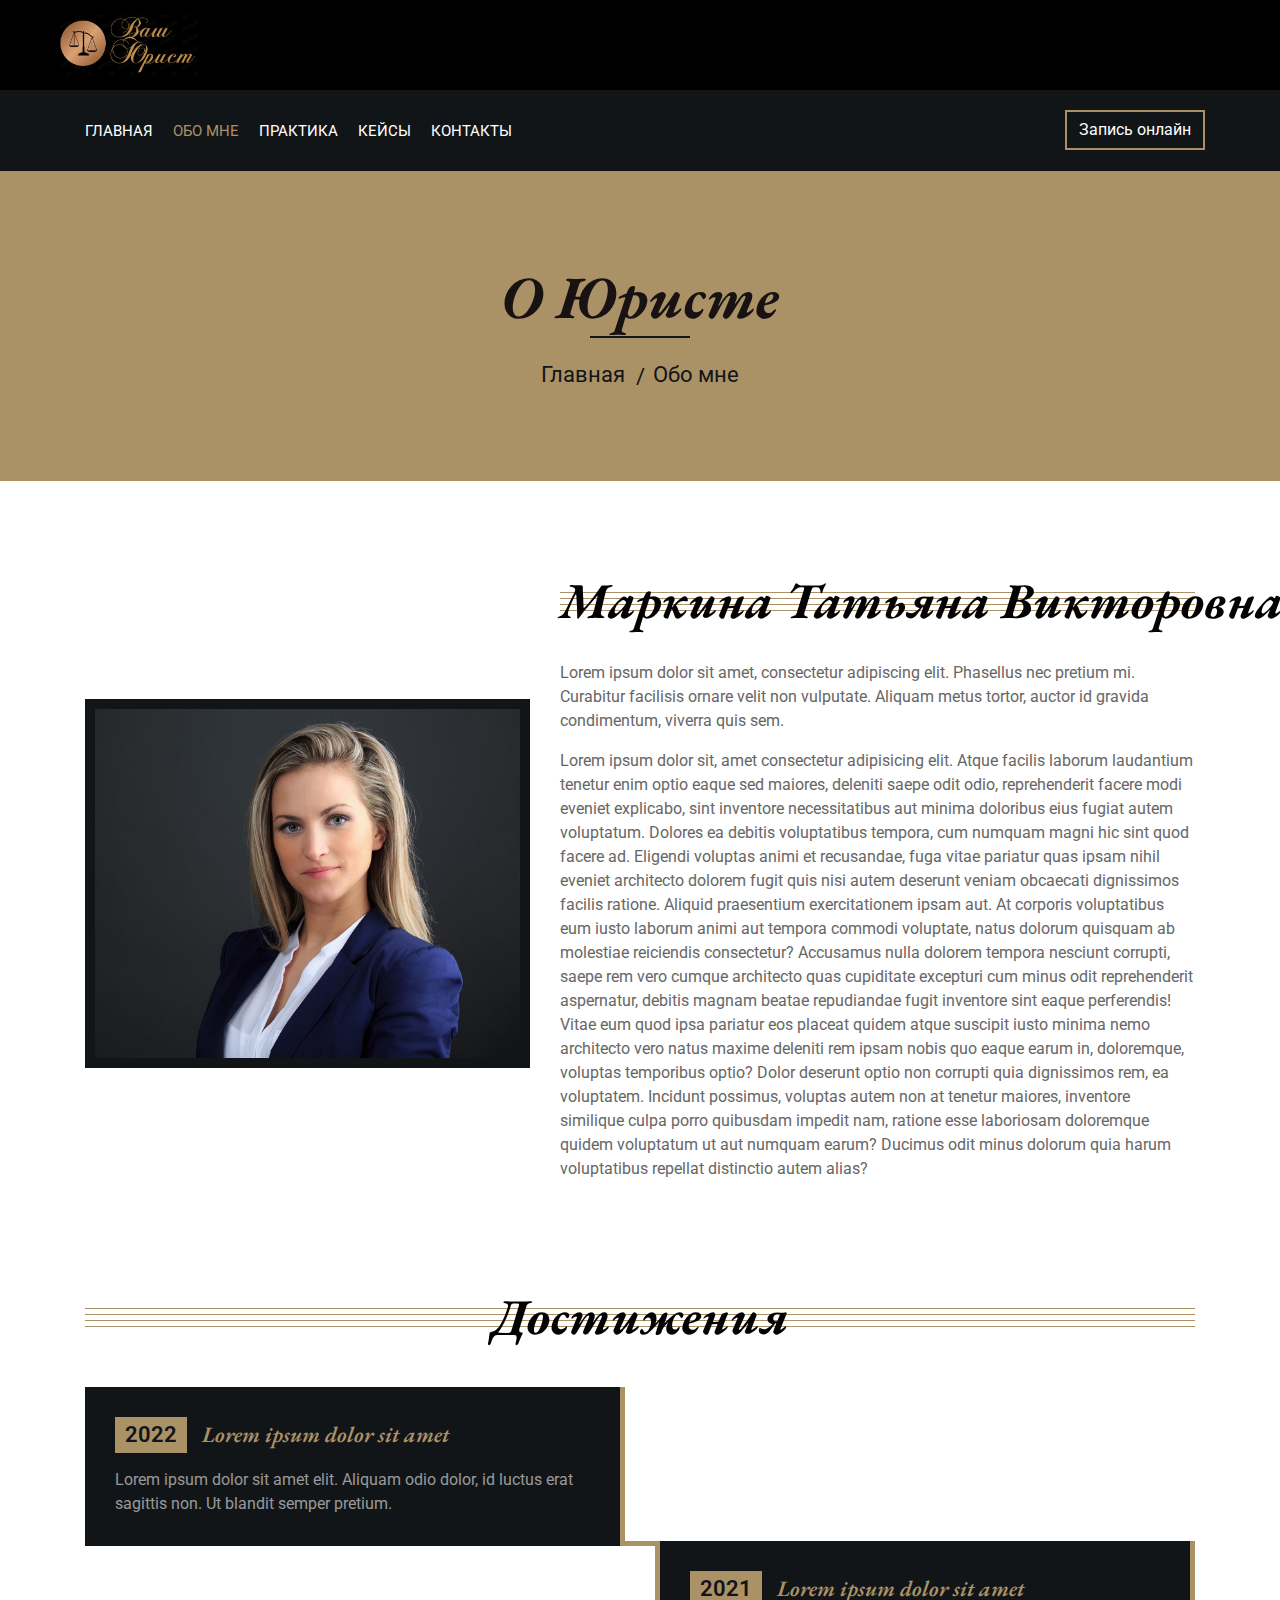
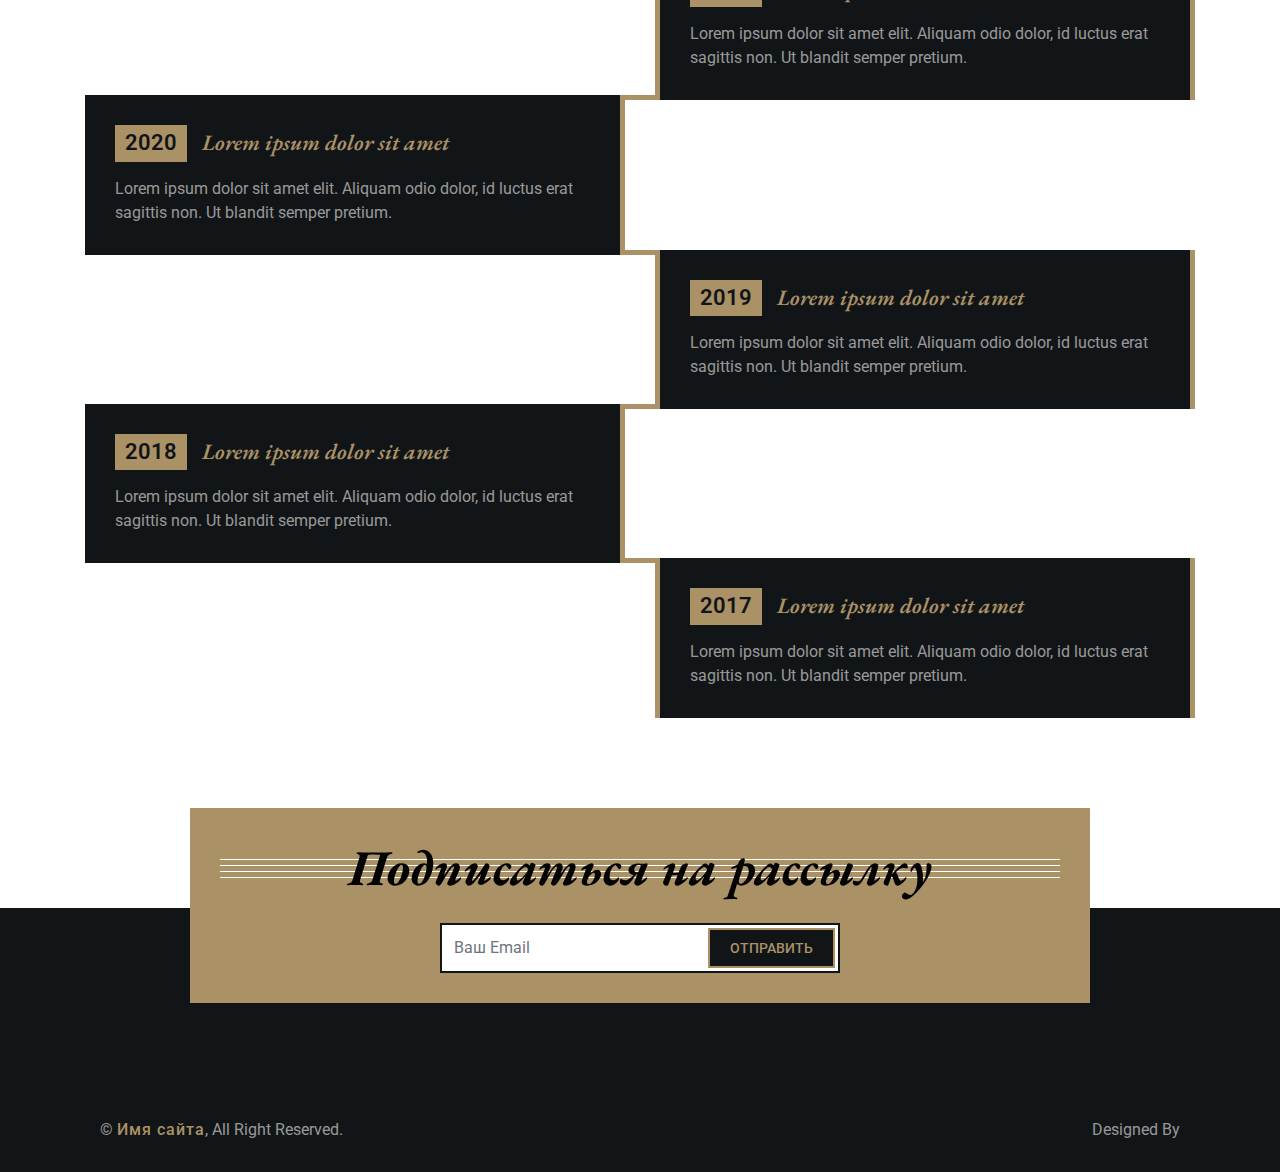
==== about.html @ cb36648f "Add diplom work" ====
<!DOCTYPE html>
<html lang="en">
<head>
    <meta charset="utf-8">
    <meta name="viewport" content="width=device-width, initial-scale=1.0">
    <meta content="width=device-width, initial-scale=1.0" name="viewport">
    <meta content="Law Firm Website Template" name="keywords">
    <meta content="Law Firm Website Template" name="description">
    <!-- Favicon -->
    <link href="img/favicon.ico" rel="icon">

    <!-- Google Font -->
    <link
        href="https://fonts.googleapis.com/css2?family=EB+Garamond:ital,wght@1,600;1,700;1,800&family=Roboto:wght@400;500&display=swap"
        rel="stylesheet">

    <!-- CSS Libraries -->
    <link href="https://stackpath.bootstrapcdn.com/bootstrap/4.4.1/css/bootstrap.min.css" rel="stylesheet">
    <link href="https://cdnjs.cloudflare.com/ajax/libs/font-awesome/5.10.0/css/all.min.css" rel="stylesheet">
    <link href="lib/animate/animate.min.css" rel="stylesheet">
    <link href="lib/owlcarousel/assets/owl.carousel.min.css" rel="stylesheet">

    <!-- Template Stylesheet -->
    <link href="css/style.css" rel="stylesheet">
    <title>Обо мне</title>
</head>

<body>
    <div class="wrapper">
        <!-- Header Start -->
        <div class="header">
            <div class="header__logo">
                <a href="index.html"><img src="img/logo.jpg" alt="Logo"></a>
            </div>
        </div>
        <!-- Header  End -->

        <!-- Nav Bar Start -->
        <div class="nav-bar">
            <div class="container-fluid">
                <nav class="navbar navbar-expand-lg bg-dark navbar-dark">
                    <a href="index.html" class="navbar-brand">Меню</a>
                    <button type="button" class="navbar-toggler" data-toggle="collapse" data-target="#navbarCollapse">
                            <span class="navbar-toggler-icon"></span>
                        </button>

                    <div class="collapse navbar-collapse justify-content-between" id="navbarCollapse">
                        <div class="navbar-nav mr-auto">
                            <a href="index.html" class="nav-item nav-link">Главная</a>
                            <a href="about.html" class="nav-item nav-link active">Обо мне</a>
                            <a href="practicls.html" class="nav-item nav-link">Практика</a>
                            <a href="case.html" class="nav-item nav-link">Кейсы</a>
                            <a href="contact.html" class="nav-item nav-link">Контакты</a>
                        </div>
                        <div class="ml-auto">
                            <a class="btn" href="https://t.me/MarkinaTatyanaV">Запись онлайн</a>
                        </div>
                    </div>
                </nav>
            </div>
        </div>
        <!-- Nav Bar End -->


        <!-- Page Header Start -->
        <div class="page-header">
            <div class="container">
                <div class="row">
                    <div class="col-12">
                        <h2>О Юристе</h2>
                    </div>
                    <div class="col-12">
                        <a href="index.html">Главная</a>
                        <a href="practicls.html">Обо мне</a>
                    </div>
                </div>
            </div>
        </div>
        <!-- Page Header End -->


        <!-- About Start -->
        <div class="about">
            <div class="container">
                <div class="row align-items-center">
                    <div class="col-lg-5 col-md-6">
                        <div class="about-img">
                            <img src="img/about.jpg" alt="Image">
                        </div>
                    </div>
                    <div class="col-lg-7 col-md-6">
                        <div class="section-header">
                            <h2>Маркина Татьяна Викторовна</h2>
                        </div>
                        <div class="about-text">
                            <p>
                                Lorem ipsum dolor sit amet, consectetur adipiscing elit. Phasellus nec pretium mi. Curabitur facilisis ornare velit non vulputate. Aliquam metus tortor, auctor id gravida condimentum, viverra quis sem.
                            </p>
                            <p>
                                Lorem ipsum dolor sit, amet consectetur adipisicing elit. Atque facilis laborum laudantium tenetur enim optio eaque sed maiores, deleniti saepe odit odio, reprehenderit facere modi eveniet explicabo, sint inventore necessitatibus aut minima doloribus
                                eius fugiat autem voluptatum. Dolores ea debitis voluptatibus tempora, cum numquam magni hic sint quod facere ad. Eligendi voluptas animi et recusandae, fuga vitae pariatur quas ipsam nihil eveniet architecto dolorem fugit
                                quis nisi autem deserunt veniam obcaecati dignissimos facilis ratione. Aliquid praesentium exercitationem ipsam aut. At corporis voluptatibus eum iusto laborum animi aut tempora commodi voluptate, natus dolorum quisquam
                                ab molestiae reiciendis consectetur? Accusamus nulla dolorem tempora nesciunt corrupti, saepe rem vero cumque architecto quas cupiditate excepturi cum minus odit reprehenderit aspernatur, debitis magnam beatae repudiandae
                                fugit inventore sint eaque perferendis! Vitae eum quod ipsa pariatur eos placeat quidem atque suscipit iusto minima nemo architecto vero natus maxime deleniti rem ipsam nobis quo eaque earum in, doloremque, voluptas temporibus
                                optio? Dolor deserunt optio non corrupti quia dignissimos rem, ea voluptatem. Incidunt possimus, voluptas autem non at tenetur maiores, inventore similique culpa porro quibusdam impedit nam, ratione esse laboriosam doloremque
                                quidem voluptatum ut aut numquam earum? Ducimus odit minus dolorum quia harum voluptatibus repellat distinctio autem alias?
                        </div>
                    </div>
                </div>
            </div>
        </div>
        <!-- About End -->


        <!-- Timeline Start -->
        <div class="timeline">
            <div class="container">
                <div class="section-header">
                    <h2>Достижения</h2>
                </div>
                <div class="timeline-start">
                    <div class="timeline-container left">
                        <div class="timeline-content">
                            <h2><span>2022</span>Lorem ipsum dolor sit amet</h2>
                            <p>
                                Lorem ipsum dolor sit amet elit. Aliquam odio dolor, id luctus erat sagittis non. Ut blandit semper pretium.
                            </p>
                        </div>
                    </div>
                    <div class="timeline-container right">
                        <div class="timeline-content">
                            <h2><span>2021</span>Lorem ipsum dolor sit amet</h2>
                            <p>
                                Lorem ipsum dolor sit amet elit. Aliquam odio dolor, id luctus erat sagittis non. Ut blandit semper pretium.
                            </p>
                        </div>
                    </div>
                    <div class="timeline-container left">
                        <div class="timeline-content">
                            <h2><span>2020</span>Lorem ipsum dolor sit amet</h2>
                            <p>
                                Lorem ipsum dolor sit amet elit. Aliquam odio dolor, id luctus erat sagittis non. Ut blandit semper pretium.
                            </p>
                        </div>
                    </div>
                    <div class="timeline-container right">
                        <div class="timeline-content">
                            <h2><span>2019</span>Lorem ipsum dolor sit amet</h2>
                            <p>
                                Lorem ipsum dolor sit amet elit. Aliquam odio dolor, id luctus erat sagittis non. Ut blandit semper pretium.
                            </p>
                        </div>
                    </div>
                    <div class="timeline-container left">
                        <div class="timeline-content">
                            <h2><span>2018</span>Lorem ipsum dolor sit amet</h2>
                            <p>
                                Lorem ipsum dolor sit amet elit. Aliquam odio dolor, id luctus erat sagittis non. Ut blandit semper pretium.
                            </p>
                        </div>
                    </div>
                    <div class="timeline-container right">
                        <div class="timeline-content">
                            <h2><span>2017</span>Lorem ipsum dolor sit amet</h2>
                            <p>
                                Lorem ipsum dolor sit amet elit. Aliquam odio dolor, id luctus erat sagittis non. Ut blandit semper pretium.
                            </p>
                        </div>
                    </div>
                </div>
            </div>
        </div>
        <!-- Timeline End -->

        <!-- Newsletter Start -->
        <div class="newsletter">
            <div class="container">
                <div class="section-header">
                    <h2>Подписаться на рассылку</h2>
                </div>
                <form class="form">
                    <input class="form-control" placeholder="Ваш Email">
                    <button class="btn">Отправить</button>
                </form>
            </div>
        </div>
        <!-- Newsletter End -->


        <!-- Footer Start -->
        <div class="footer">
            <div class="container">
                <div class="container copyright">
                    <div class="row">
                        <div class="col-md-6">
                            <p>&copy; <a href="#">Имя сайта</a>, All Right Reserved.</p>
                        </div>
                        <div class="col-md-6">
                            <p>Designed By <a href="#"></a></p>
                        </div>
                    </div>
                </div>
            </div>
            <!-- Footer End -->

            <a href="#" class="back-to-top"><i class="fa fa-chevron-up"></i></a>
        </div>

        <!-- JavaScript Libraries -->
        <script src="https://code.jquery.com/jquery-3.4.1.min.js"></script>
        <script src="https://stackpath.bootstrapcdn.com/bootstrap/4.4.1/js/bootstrap.bundle.min.js"></script>

        <!-- Template Javascript -->
        <script src="js/main.js"></script>
    <div>    
</body>

</html>
---- css/style.css ----
/*******************************/

/********* General CSS *********/


/*******************************/

body {
    color: #666666;
    background: #ffffff;
    font-family: 'Roboto', sans-serif;
    font-weight: 400;
}

h1,
h2,
h3,
h4,
h5,
h6 {
    font-family: 'EB Garamond', serif;
    font-weight: 600;
    font-style: italic;
    color: #030303;
}

a {
    color: #454545;
    transition: .3s;
}

a:hover,
a:active,
a:focus {
    color: #aa9166;
    outline: none;
    text-decoration: none;
}

.btn:focus {
    box-shadow: none;
}

.wrapper {
    position: relative;
    width: 100%;
    max-width: 100%;
    margin: 0 auto;
    background: #ffffff;
}

.back-to-top {
    position: fixed;
    display: none;
    background: #aa9166;
    color: #121518;
    width: 44px;
    height: 44px;
    text-align: center;
    line-height: 1;
    font-size: 22px;
    right: 15px;
    bottom: 15px;
    transition: background 0.5s;
    z-index: 9;
}

.back-to-top:hover {
    color: #aa9166;
    background: #121518;
}

.back-to-top i {
    padding-top: 10px;
}


/**********************************/


/********** Header CSS ***********/


/**********************************/

.header {
    position: relative;
    height: 90px;
    background: #000000;
    display: flex;
    justify-content: start;
}

.header .header__logo {
    padding: 15px 0;
    overflow: hidden;

}

.header .header__logo img {
    max-width: 100%;
    max-height: 60px;
}

@media (min-width: 992px) {
    .header {
        padding: 0 60px;
    }
}

@media (max-width: 767px) {
    .header .header__logo {
        text-align: center;
        padding: 15px 0;
    }


}


/**********************************/


/*********** Nav Bar CSS **********/


/**********************************/

.nav-bar {
    position: relative;
    padding: 20px 0;
    transition: .3s;
}

.nav-bar.nav-sticky {
    position: fixed;
    top: 0;
    width: 100%;
    padding: 10px 0;
    box-shadow: 0 2px 5px rgba(0, 0, 0, .3);
    z-index: 999;
}

.nav-bar .navbar {
    height: 100%;
    padding: 0;
}

.navbar-dark .navbar-nav .nav-link,
.navbar-dark .navbar-nav .nav-link:focus,
.navbar-dark .navbar-nav .nav-link:hover,
.navbar-dark .navbar-nav .nav-link.active {
    padding: 10px 10px 8px 10px;
    color: #ffffff;
}

.navbar-dark .navbar-nav .nav-link:hover,
.navbar-dark .navbar-nav .nav-link.active {
    color: #aa9166;
    transition: none;
}

.nav-bar .dropdown-menu {
    margin-top: 0;
    border: 0;
    border-radius: 0;
    background: #f8f9fa;
}

.btn {
    color: #ffffff;
    border: 2px solid #aa9166;
    border-radius: 0;
}

.btn:hover {
    background: #aa9166;
}



@media (min-width: 992px) {
    .nav-bar {
        padding: 20px 60px;
    }

    .nav-bar.nav-sticky {
        padding: 10px 60px;
    }

    .nav-bar,
    .nav-bar .navbar {
        background: #121518 !important;
    }

    .nav-bar .navbar-brand {
        display: none;
    }

    .nav-bar a.nav-link {
        padding: 8px 15px;
        font-size: 15px;
        text-transform: uppercase;
    }
}

@media (max-width: 991.98px) {

    .nav-bar,
    .nav-bar .navbar {
        padding: 3px 0;
        background: #121518 !important;
    }

    .nav-bar a.nav-link {
        padding: 5px;
    }

    .nav-bar .dropdown-menu {
        box-shadow: none;
    }

    .nav-bar .btn {
        display: none;
    }
}


/*******************************/


/******** Carousel CSS *********/


/*******************************/

.carousel {
    position: relative;
    width: 100%;
    height: calc(100vh - 345px);
    margin: 0 auto;
    text-align: center;
    overflow: hidden;
}

.carousel .carousel-inner,
.carousel .carousel-item {
    position: relative;
    width: 100%;
    height: 100%;
}

.carousel .carousel-item img {
    width: 100%;
    height: 100%;
    object-fit: cover;
}


.carousel .carousel-caption {
    position: absolute;
    top: 0;
    bottom: 0;
    display: flex;
    align-items: center;
    justify-content: center;
    flex-direction: column;
    height: calc(100vh - 170px);
}

.carousel .carousel-caption h1 {
    color: #ffffff;
    font-size: 60px;
    font-weight: 700;
    margin-bottom: 20px;
}

.carousel .carousel-caption p {
    color: #ffffff;
    font-size: 25px;
    margin-bottom: 25px;
}

.carousel .carousel-caption .btn {
    padding: 15px 35px;
    font-size: 18px;
    font-weight: 500;
    letter-spacing: 1px;
    text-transform: uppercase;
    color: #aa9166;
    background: #121518;
    border: 2px solid #aa9166;
    border-radius: 0;
    transition: .3s;
}

.carousel .carousel-caption .btn:hover {
    color: #121518;
    background: #aa9166;
}

@media (max-width: 767.98px) {
    .carousel .carousel-caption h1 {
        font-size: 40px;
        font-weight: 700;
    }

    .carousel .carousel-caption p {
        font-size: 20px;
    }

    .carousel .carousel-caption .btn {
        padding: 12px 30px;
        font-size: 18px;
        font-weight: 500;
        letter-spacing: 0;
    }
}

@media (max-width: 575.98px) {
    .carousel .carousel-caption h1 {
        font-size: 30px;
        font-weight: 500;
    }

    .carousel .carousel-caption p {
        font-size: 16px;
    }

    .carousel .carousel-caption .btn {
        padding: 10px 25px;
        font-size: 16px;
        font-weight: 400;
        letter-spacing: 0;
    }
}

.carousel .animated {
    -webkit-animation-duration: 1.5s;
    animation-duration: 1.5s;
}


/*******************************/


/******* Page Header CSS *******/


/*******************************/

.page-header {
    position: relative;
    margin-bottom: 45px;
    padding: 90px 0;
    text-align: center;
    background: #aa9166;
}

.page-header h2 {
    position: relative;
    color: #181212;
    font-size: 60px;
    font-weight: 700;
    margin-bottom: 20px;
    padding-bottom: 5px;
}

.page-header h2::after {
    position: absolute;
    content: "";
    width: 100px;
    height: 2px;
    left: calc(50% - 50px);
    bottom: 0;
    background: #121518;
}

.page-header a {
    position: relative;
    padding: 0 12px;
    font-size: 22px;
    color: #121518;
}

.page-header a:hover {
    color: #ffffff;
}

.page-header a::after {
    position: absolute;
    content: "/";
    width: 8px;
    height: 8px;
    top: -2px;
    right: -7px;
    text-align: center;
    color: #121518;
}

.page-header a:last-child::after {
    display: none;
}

@media (max-width: 767.98px) {
    .page-header h2 {
        font-size: 35px;
    }

    .page-header a {
        font-size: 18px;
    }
}


/*******************************/


/******* Section Header ********/


/*******************************/

.section-header {
    position: relative;
    width: 100%;
    text-align: center;
    margin-bottom: 45px;
}

.section-header h2 {
    margin: 0;
    position: relative;
    font-size: 50px;
    font-weight: 700;
    white-space: nowrap;
    z-index: 1;
}

.section-header h2::before {
    position: absolute;
    content: "";
    width: 100%;
    height: 7px;
    left: 0;
    top: 21px;
    background: transparent;
    border-top: 1px solid #aa9166;
    border-bottom: 1px solid #aa9166;
    z-index: -1;
}

.section-header h2::after {
    position: absolute;
    content: "";
    width: 100%;
    height: 7px;
    left: 0;
    bottom: 20px;
    background: transparent;
    border-top: 1px solid #aa9166;
    border-bottom: 1px solid #aa9166;
    z-index: -1;
}

@media (max-width: 767.98px) {
    .section-header h2 {
        font-size: 30px;
    }
}


/*******************************/


/******** Top Feature CSS ******/


/*******************************/

.feature-top {
    position: relative;
    background: #121518;
    margin-bottom: 45px;
}

.feature-top .col-md-3 {
    border-right: 1px solid rgba(255, 255, 255, .1);
    border-bottom: 1px solid rgba(255, 255, 255, .1);
}

@media (max-width: 575.98px) {
    .feature-top .col-md-3:nth-child(1n) {
        border-right: none;
    }

    .feature-top .col-md-3:last-child {
        border-bottom: none;
    }
}

@media (min-width: 576px) and (max-width: 767.98px) {
    .feature-top .col-md-3:nth-child(2n) {
        border-right: none;
    }

    .feature-top .col-md-3:nth-child(3n),
    .feature-top .col-md-3:nth-child(4n) {
        border-bottom: none;
    }
}

@media (min-width: 768px) {
    .feature-top .col-md-3 {
        border-bottom: none;
    }

    .feature-top .col-md-3:nth-child(4n) {
        border-right: none;
    }
}

.feature-top .feature-item {
    padding: 30px 0;
    text-align: center;
}

.feature-top .feature-item i {
    color: #aa9166;
    font-size: 35px;
    margin-bottom: 10px;
}

.feature-top .feature-item h3 {
    color: #ffffff;
    font-size: 30px;
    font-weight: 600;
}

.feature-top .feature-item p {
    color: #999999;
    margin: 0;
    font-size: 18px;
}


/*******************************/


/********** About CSS **********/


/*******************************/

.about {
    position: relative;
    width: 100%;
    padding: 45px 0;
}

.about .section-header {
    margin-bottom: 30px;
}

.about .about-img {
    position: relative;
    height: 100%;
    padding: 10px;
    background: #121518;
}

.about .about-img img {
    width: 100%;
    height: 100%;
    object-fit: cover;
}

.about .about-text p {
    font-size: 16px;
}

.about .about-text a.btn {
    position: relative;
    margin-top: 15px;
    padding: 15px 35px;
    font-size: 16px;
    font-weight: 500;
    letter-spacing: 1px;
    text-transform: uppercase;
    color: #aa9166;
    border: 2px solid #aa9166;
    border-radius: 0;
    background: #121518;
    transition: .3s;
}

.about .about-text a.btn:hover {
    color: #121518;
    background: #aa9166;
}

@media (max-width: 767.98px) {
    .about .about-img {
        margin-bottom: 30px;
        height: auto;
    }
}


/*******************************/


/********* Service CSS *********/


/*******************************/

.service {
    position: relative;
    width: 100%;
    padding: 45px 0 15px 0;
}

.service .service-item {
    position: relative;
    width: 100%;
    text-align: center;
    background: #121518;
    margin-bottom: 30px;
    height: 650px;
}

.service .service-icon {
    height: 200px;
    position: relative;
    display: flex;
    align-items: center;
    justify-content: center;
    background: #000000;
}

.service .service-icon i {
    width: 100px;
    height: 100px;
    padding: 20px 0;
    text-align: center;
    font-size: 60px;
    color: #aa9166;
    background: #121518;
    transition: .5s;
}

.service .service-item:hover .service-icon i {
    margin-top: -15px;
}

.service .service-item h3 {
    margin: 0;
    padding: 25px 15px 15px 15px;
    font-size: 30px;
    font-weight: 600;
    color: #aa9166;
}

.service .service-item p {
    margin: 0;
    color: #999999;
    padding: 0 25px 25px 25px;
    font-size: 18px;
}

.service .service-item a.btn {
    position: absolute;
    bottom: 30px;
    margin-bottom: -10px;
    right: 85px;
    left: 85px;
    padding: 10px 20px;
    font-size: 14px;
    font-weight: 500;
    letter-spacing: 1px;
    text-transform: uppercase;
    color: #aa9166;
    border: 2px solid #aa9166;
    border-radius: 0;
    background: #121518;
    transition: .3s;
}


.service .service-item:hover a.btn {
    color: #121518;
    background: #aa9166;
}


/*******************************/


/********* Feature CSS *********/


/*******************************/

.feature {
    position: relative;
    width: 100%;
    padding: 45px 0;
}

.feature .feature-item {
    margin-bottom: 30px;
}

.feature .feature-icon {
    height: 180px;
    position: relative;
    display: flex;
    align-items: center;
    justify-content: center;
    background: #121518;
}

.feature .feature-icon i {
    width: 100px;
    height: 100px;
    padding: 20px 0;
    text-align: center;
    font-size: 60px;
    color: #aa9166;
    background: #000000;
    transition: .5s;
}

.feature .feature-item:hover .feature-icon i {
    margin-right: -15px;
}

.feature .feature-item h3 {
    position: relative;
    margin-bottom: 15px;
    padding-bottom: 10px;
    font-size: 30px;
    font-weight: 600;
}

.feature .feature-item h3::after {
    position: absolute;
    content: "";
    width: 50px;
    height: 2px;
    left: 0;
    bottom: 0;
    background: #aa9166;
}

.feature .feature-item p {
    margin: 0;
    font-size: 16px;
}

.feature .feature-img {
    position: relative;
    height: 100%;
    padding: 10px;
    background: #121518;
}

.feature .feature-img img {
    width: 100%;
    height: 100%;
    object-fit: cover;
}



/*******************************/


/*********** FAQs CSS **********/


/*******************************/

.faqs {
    position: relative;
    width: 100%;
    padding: 45px 0;
}

.faqs .faqs-img {
    position: relative;
    height: 100%;
    padding: 10px;
    background: #121518;
}

.faqs .faqs-img img {
    width: 100%;
    height: 100%;
    object-fit: cover;
}

@media(max-width: 767.98px) {
    .faqs .faqs-img {
        margin-bottom: 30px;
        height: auto;
    }
}

.faqs .card {
    margin-bottom: 15px;
    padding-top: 15px;
    border: none;
    border-radius: 0;
    border-top: 1px solid #aa9166;
}

.faqs .card:last-child {
    margin-bottom: 0;
    padding-bottom: 15px;
    border-bottom: 1px solid #aa9166;
}

.faqs .card-header {
    padding: 0;
    border: none;
    background: #ffffff;
}

.faqs .card-header a {
    display: block;
    width: 100%;
    color: #121518;
    font-size: 18px;
    line-height: 40px;
}

.faqs .card-header a span {
    display: inline-block;
    width: 40px;
    height: 40px;
    margin-right: 10px;
    text-align: center;
    background: #121518;
    color: #aa9166;
    font-weight: 700;
}

.faqs .card-header [data-toggle="collapse"]:after {
    font-family: 'font Awesome 5 Free';
    content: "\f067";
    float: right;
    color: #121518;
    font-size: 12px;
    font-weight: 900;
    transition: .3s;
}

.faqs .card-header [data-toggle="collapse"][aria-expanded="true"]:after {
    font-family: 'font Awesome 5 Free';
    content: "\f068";
    float: right;
    color: #121518;
    font-size: 12px;
    font-weight: 900;
    transition: .3s;
}

.faqs .card-body {
    padding: 15px 0 0 0;
    font-size: 16px;
    border: none;
    background: #ffffff;
}

.faqs a.btn {
    position: relative;
    margin-top: 15px;
    padding: 15px 35px;
    font-size: 16px;
    font-weight: 500;
    letter-spacing: 1px;
    text-transform: uppercase;
    color: #aa9166;
    border: 2px solid #aa9166;
    border-radius: 0;
    background: #121518;
    transition: .3s;
}

.faqs a.btn:hover {
    color: #121518;
    background: #aa9166;
}


/*******************************/


/******* Testimonial CSS *******/


/*******************************/

.testimonial {
    position: relative;
    padding: 45px 0;
}

.testimonial .testimonials-carousel {
    position: relative;
    width: calc(100% + 30px);
    left: -15px;
    right: -15px;
}

.testimonial .testimonial-item {
    position: relative;
    margin: 0 15px;
    padding: 30px;
    background: #121518;
    overflow: hidden;
}

.testimonial .testimonial-item i {
    position: absolute;
    top: 0;
    right: 0;
    color: #333333;
    font-size: 60px;
    transform: rotate(45deg);
    z-index: 1;
}

.testimonial .testimonial-item .col-12 {
    margin-top: 20px;
}

.testimonial .testimonial-item img {
    width: 100%;
}

.testimonial .testimonial-item h2 {
    color: #aa9166;
    font-size: 22px;
    font-weight: 600;
    margin-bottom: 5px;
}

.testimonial .testimonial-item p {
    color: #999999;
    font-size: 16px;
    margin: 0;
}

.testimonial .owl-nav,
.testimonial .owl-dots {
    margin-top: 15px;
    text-align: center;
}

.testimonial .owl-dot {
    display: inline-block;
    margin: 0 5px;
    width: 12px;
    height: 12px;
    border-radius: 50%;
    background: #aa9166;
}

.testimonial .owl-dot.active {
    background: #121518;
}

/*******************************/


/********* Timeline CSS ********/


/*******************************/

.timeline {
    position: relative;
    padding: 45px 0;
}

.timeline .timeline-start {
    position: relative;
    width: calc(100% + 30px);
    left: -15px;
    right: -15px;
}

.timeline .timeline-container {
    padding: 0 15px;
    position: relative;
    background: inherit;
    width: 50%;
    margin-top: -5px;
}

.timeline .timeline-container.left {
    left: 0;
}

.timeline .timeline-container.right {
    left: 50%;
}

.timeline .timeline-container::before {
    content: '';
    position: absolute;
    width: 15px;
    height: 5px;
    background: #aa9166;
    z-index: 1;
}

.timeline .timeline-container.left::before {
    top: 0;
    right: 0;
}

.timeline .timeline-container.right::before {
    bottom: 0;
    left: 0;
}

.timeline .timeline-container::after {
    content: '';
    position: absolute;
    width: 15px;
    height: 5px;
    background: #aa9166;
    z-index: 1;
}

.timeline .timeline-container.left::after {
    bottom: 0;
    right: 0;
}

.timeline .timeline-container.right::after {
    top: 0;
    left: 0;
}

.timeline .timeline-container:first-child::before,
.timeline .timeline-container:last-child::before {
    display: none;
}

.timeline .timeline-container .timeline-content {
    padding: 30px;
    background: #121518;
    position: relative;
    border-right: 5px solid #aa9166;
}

.timeline .timeline-container.right .timeline-content {
    border-left: 5px solid #aa9166;
}

.timeline .timeline-container .timeline-content h2 {
    margin-bottom: 15px;
    font-size: 22px;
    font-weight: 600;
    color: #aa9166;
}

.timeline .timeline-container .timeline-content h2 span {
    display: inline-block;
    margin-right: 15px;
    padding: 5px 10px;
    color: #121518;
    background: #aa9166;
    font-family: 'Roboto', sans-serif;
    font-style: normal;
}

.timeline .timeline-container .timeline-content p {
    margin: 0;
    font-size: 16px;
    color: #999999;
}

@media (max-width: 767.98px) {
    .timeline .timeline-container {
        width: 100%;
        margin-top: 0;
        padding-left: 15px;
        padding-right: 15px;
        padding-bottom: 30px;
    }

    .timeline .timeline-container:last-child {
        padding-bottom: 0;
    }

    .timeline .timeline-container.right {
        left: 0%;
    }

    .timeline .timeline-container.left::after,
    .timeline .timeline-container.right::after,
    .timeline .timeline-container.left::before,
    .timeline .timeline-container.right::before {
        width: 5px;
        height: 35px;
        left: 15px;
    }

    .timeline .timeline-container.left .timeline-content,
    .timeline .timeline-container.right .timeline-content {
        border-left: 5px solid #aa9166;
        border-right: none;
    }
}


/*******************************/


/******** Portfolio CSS ********/


/*******************************/

.portfolio {
    position: relative;
    padding: 45px 0;
    background: #ffffff;
}

.portfolio #portfolio-flters {
    padding: 0;
    margin: -15px 0 25px 0;
    list-style: none;
    font-size: 0;
    text-align: center;
}

.portfolio #portfolio-flters li,
.portfolio .load-more .btn {
    cursor: pointer;
    display: inline-block;
    margin: 5px;
    padding: 8px 15px;
    color: #aa9166;
    font-size: 14px;
    font-weight: 500;
    text-transform: uppercase;
    border-radius: 0;
    background: #121518;
    border: 2px solid #aa9166;
    transition: .3s;
}

.portfolio #portfolio-flters li:hover,
.portfolio #portfolio-flters li.filter-active {
    background: #aa9166;
    color: #121518;
}

.portfolio .load-more {
    text-align: center;
}

.portfolio .load-more .btn {
    padding: 15px 35px;
    font-size: 16px;
    transition: .3s;
}

.portfolio .load-more .btn:hover {
    color: #121518;
    background: #aa9166;
}

.portfolio .portfolio-item {
    position: relative;
    margin-bottom: 30px;
    overflow: hidden;
    transition: .5s;
}

.portfolio .portfolio-item:hover {
    margin-top: -10px;
}

.portfolio .portfolio-wrap {
    position: relative;
    width: 100%;
}

.portfolio img {
    position: relative;
    width: 100%;
    height: 100%;
    object-fit: cover;
}

.portfolio figure {
    position: absolute;
    padding: 30px;
    width: 100%;
    height: 100%;
    top: 0;
    left: 0;
    display: flex;
    align-items: flex-start;
    justify-content: flex-end;
    flex-direction: column;
    background: linear-gradient(rgba(0, 0, 0, .0), rgba(0, 0, 0, .0), rgba(0, 0, 0, 1) 90%);
}

.portfolio figure p {
    position: relative;
    margin-bottom: 5px;
    padding-bottom: 5px;
    color: #ffffff;
    font-size: 18px;
}

.portfolio figure p::after {
    position: absolute;
    content: "";
    width: 50px;
    height: 2px;
    left: 0;
    bottom: 0;
    background: #ffffff;
}

.portfolio figure a {
    font-family: 'EB Garamond', serif;
    color: #aa9166;
    font-size: 25px;
    font-weight: 600;
    font-style: italic;
    transition: .3s;
}

.portfolio figure a:hover {
    text-decoration: none;
    color: #ffffff;
}

.portfolio figure span {
    position: relative;
    color: #999999;
    font-size: 16px;
}


/*******************************/


/********* Contact CSS *********/


/*******************************/

.contact {
    position: relative;
    width: 100%;
    padding: 45px 0 15px 0;
}

.contact .contact-info {
    position: relative;
    margin-bottom: 30px;
    width: 100%;
    padding: 30px;
    background: #121518;
}

.contact .contact-item {
    position: relative;
    margin-bottom: 30px;
    padding: 30px;
    display: flex;
    align-items: flex-start;
    flex-direction: row;
    border: 2px solid #aa9166;
}

.contact .contact-item i {
    display: inline-block;
    width: 60px;
    height: 60px;
    display: flex;
    align-items: center;
    justify-content: center;
    font-size: 30px;
    color: #aa9166;
    border: 2px solid #aa9166;
}

.contact .contact-text {
    position: relative;
    width: auto;
    padding-left: 15px;
}

.contact .contact-text h2 {
    color: #aa9166;
    font-size: 25px;
    font-weight: 600;
}

.contact .contact-text p {
    margin: 0;
    color: #999999;
    font-size: 16px;
}

.contact .contact-item:last-child {
    margin-bottom: 0;
}

.contact .contact-form {
    position: relative;
    margin-bottom: 30px;
}

.contact .contact-form input {
    height: 60px;
    border-radius: 0;
    border-width: 2px;
    border-color: #121518;
}

.contact .contact-form textarea {
    height: 190px;
    border-radius: 0;
    border-width: 2px;
    border-color: #121518;
}

.contact .contact-form .btn {
    padding: 16px 35px;
    font-size: 18px;
    font-weight: 500;
    letter-spacing: 1px;
    text-transform: uppercase;
    color: #aa9166;
    background: #121518;
    border: 2px solid #aa9166;
    border-radius: 0;
    transition: .3s;
}

.contact .contact-form .btn:hover {
    color: #121518;
    background: #aa9166;
}


/*******************************/


/********** Newsletter *********/


/*******************************/

.newsletter {
    position: relative;
    max-width: 900px;
    margin: 45px auto -140px auto;
    padding: 30px 15px;
    background: #aa9166;
    z-index: 1;
}

.newsletter .section-header {
    margin-bottom: 25px;
}

.newsletter .section-header h2::before,
.newsletter .section-header h2::after {
    border-color: #ffffff;
}

.newsletter .form {
    position: relative;
    max-width: 400px;
    margin: 0 auto;
}

.newsletter input {
    height: 50px;
    border: 2px solid #121518;
    border-radius: 0;
}

.newsletter .btn {
    position: absolute;
    top: 5px;
    right: 5px;
    height: 40px;
    padding: 8px 20px;
    font-size: 14px;
    font-weight: 500;
    text-transform: uppercase;
    color: #aa9166;
    background: #121518;
    border-radius: 0;
    border: 2px solid #aa9166;
    transition: .3s;
}

.newsletter .btn:hover {
    color: #121518;
    background: #aa9166;
}


/*******************************/


/********* Footer CSS **********/


/*******************************/

.footer {
    position: relative;
    margin-top: 45px;
    padding-top: 180px;
    background: #121518;
    color: #ffffff;
}

.footer .footer-about,
.footer .footer-link,
.footer .footer-contact {
    position: relative;
    margin-bottom: 45px;
    color: #999999;
}

.footer .footer-about h2,
.footer .footer-link h2,
.footer .footer-contact h2 {
    position: relative;
    margin-bottom: 30px;
    font-size: 25px;
    font-weight: 600;
    color: #aa9166;
}

.footer .footer-link a {
    display: block;
    margin-bottom: 10px;
    color: #999999;
    transition: .3s;
}

.footer .footer-link a::before {
    position: relative;
    content: "\f105";
    font-family: "Font Awesome 5 Free";
    font-weight: 900;
    margin-right: 10px;
}

.footer .footer-link a:hover {
    color: #aa9166;
    letter-spacing: 1px;
}

.footer .footer-contact p i {
    width: 25px;
}

.footer .footer-social {
    position: relative;
    margin-top: 20px;
}

.footer .footer-social a {
    display: inline-block;
}

.footer .footer-social a i {
    margin-right: 15px;
    font-size: 18px;
    color: #aa9166;
}

.footer .footer-social a:last-child i {
    margin: 0;
}

.footer .footer-social a:hover i {
    color: #999999;
}

.footer .footer-menu .f-menu {
    position: relative;
    padding: 15px 0;
    background: #000000;
    font-size: 0;
    text-align: center;
}

.footer .footer-menu .f-menu a {
    color: #999999;
    font-size: 16px;
    margin-right: 15px;
    padding-right: 15px;
    border-right: 1px solid rgba(255, 255, 255, .3);
}

.footer .footer-menu .f-menu a:hover {
    color: #aa9166;
}

.footer .footer-menu .f-menu a:last-child {
    margin-right: 0;
    padding-right: 0;
    border-right: none;
}

.footer .copyright {
    padding: 30px 15px;
}

.footer .copyright p {
    margin: 0;
    color: #999999;
}

.footer .copyright .col-md-6:last-child p {
    text-align: right;
}

.footer .copyright p a {
    color: #aa9166;
    font-weight: 500;
    letter-spacing: 1px;
}

.footer .copyright p a:hover {
    color: #ffffff;
}

@media (max-width: 768px) {

    .footer .copyright p,
    .footer .copyright .col-md-6:last-child p {
        margin: 5px 0;
        text-align: center;
    }
}
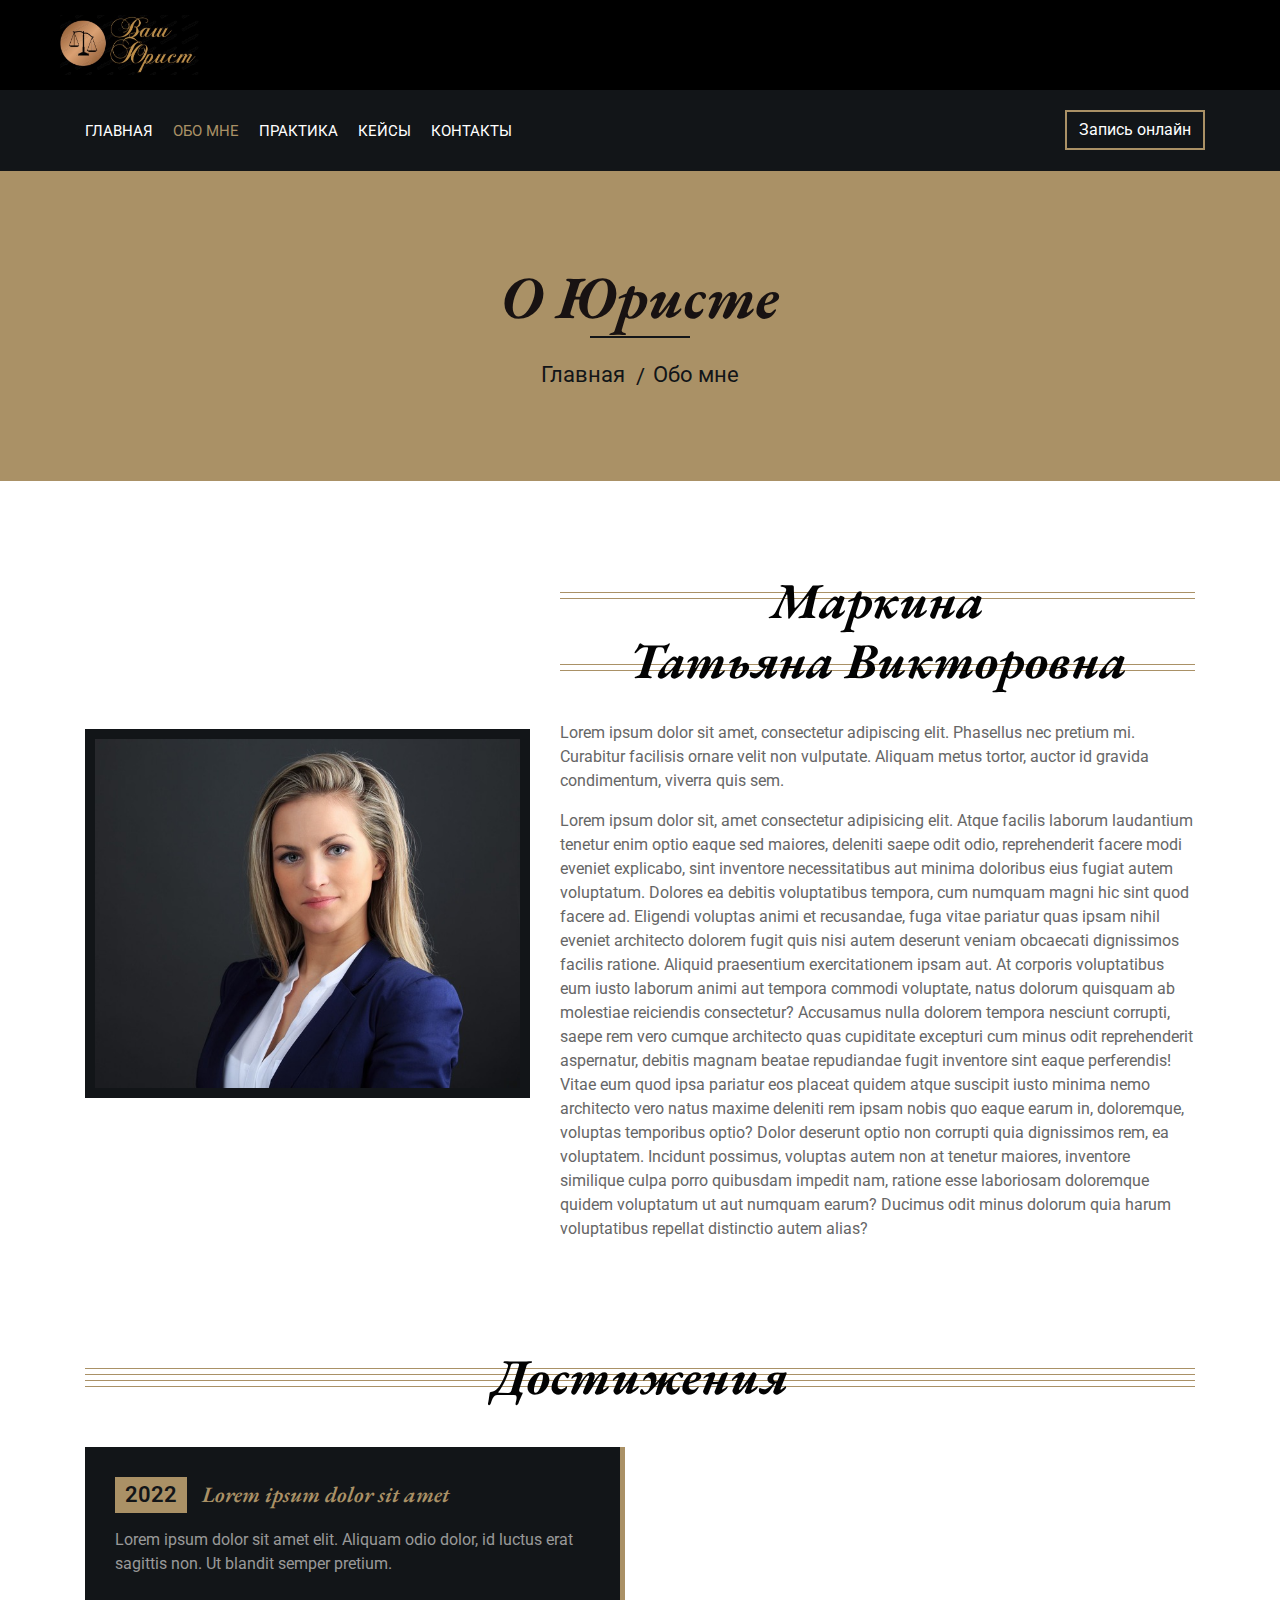
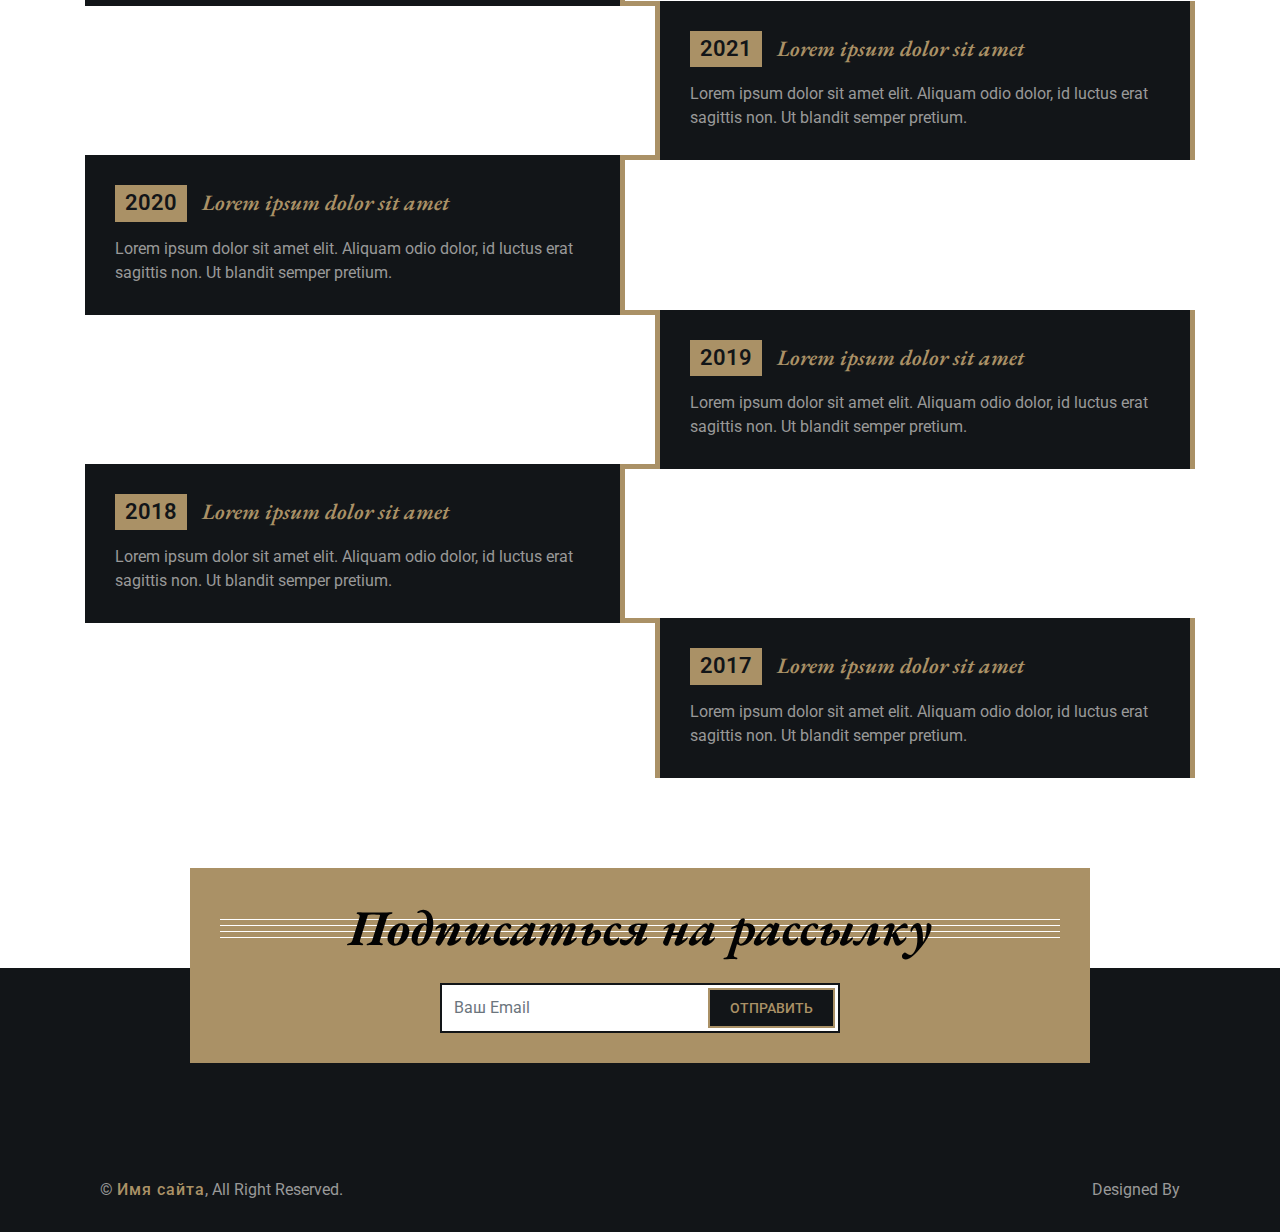
==== commit b8432eac: "add change" ====
--- a/about.html
+++ b/about.html
@@ -90,7 +90,7 @@
                     </div>
                     <div class="col-lg-7 col-md-6">
                         <div class="section-header">
-                            <h2>Маркина Татьяна Викторовна</h2>
+                            <h2>Маркина <br> Татьяна Викторовна</h2>
                         </div>
                         <div class="about-text">
                             <p>
